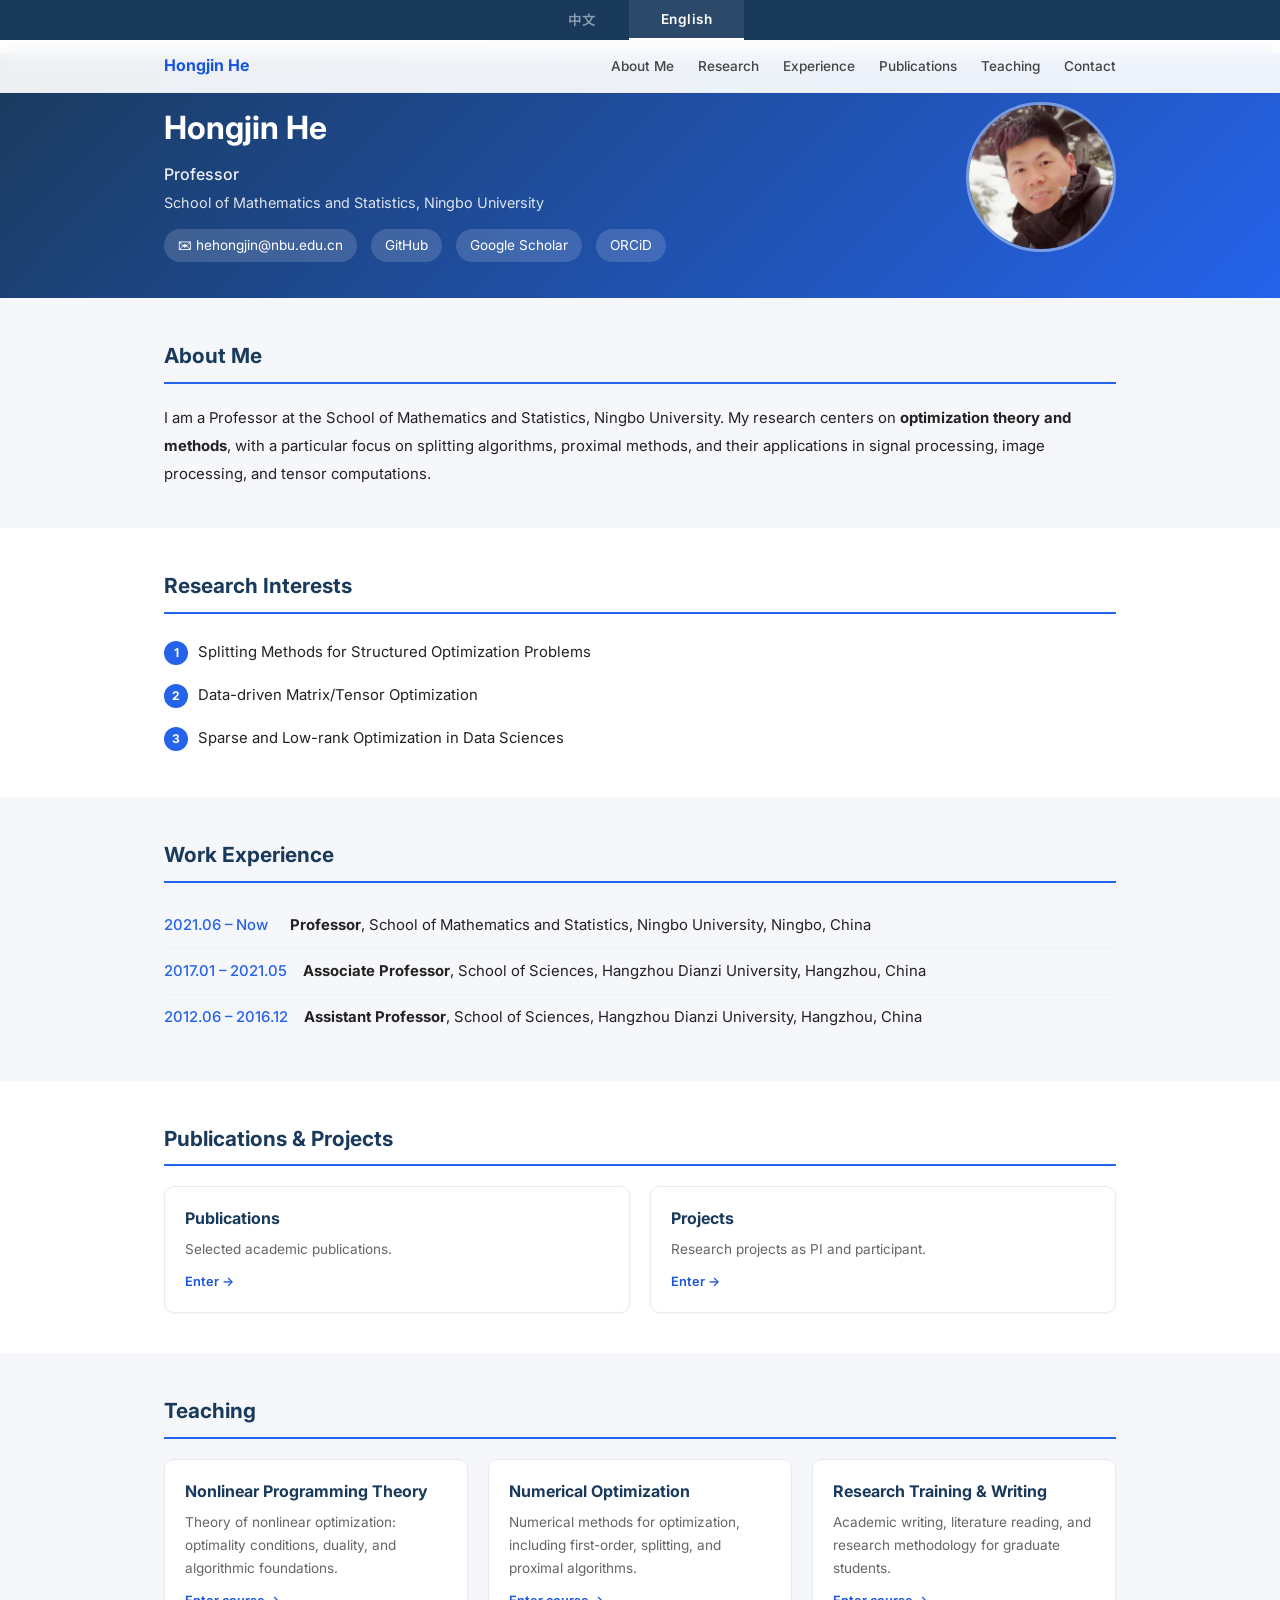
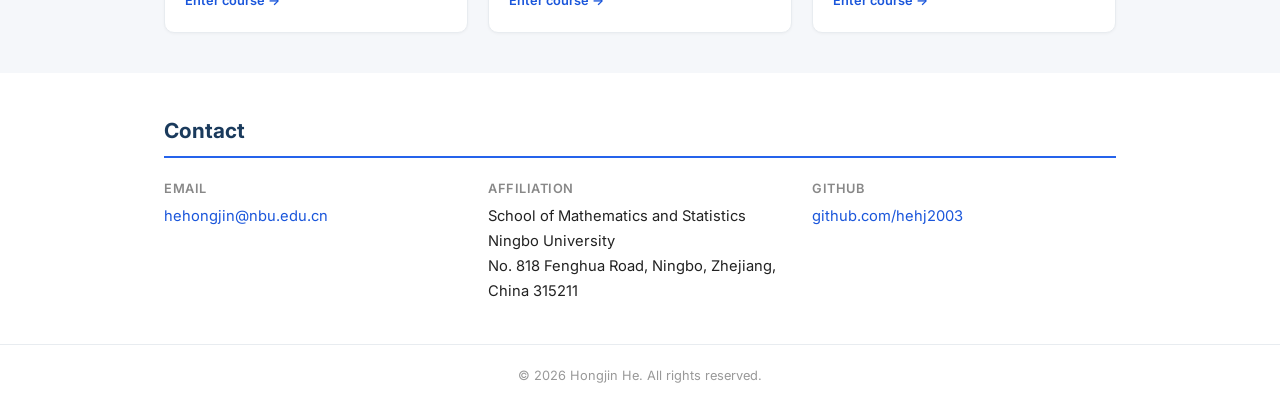
==== index.html @ d2a441a8 "Split research portal into papers & projects entry pages" ====
<!DOCTYPE html>
<html lang="zh-CN">
<head>
    <meta charset="UTF-8">
    <meta name="viewport" content="width=device-width, initial-scale=1.0">
    <title>何洪津 (Hongjin He) — Homepage</title>
    <meta name="description" content="Personal homepage of Hongjin He, Professor at Ningbo University">
    <link rel="preconnect" href="https://fonts.googleapis.com">
    <link href="https://fonts.googleapis.com/css2?family=Inter:wght@400;500;600;700&family=Noto+Sans+SC:wght@400;500;600;700&family=Noto+Serif+SC:wght@400;600&display=swap" rel="stylesheet">
    <style>
        /* ---- Reset & Base ---- */
        *, *::before, *::after { box-sizing: border-box; margin: 0; padding: 0; }
        html { scroll-behavior: smooth; }
        body {
            font-family: 'Inter', 'Noto Sans SC', -apple-system, BlinkMacSystemFont, sans-serif;
            color: #222;
            background: #f5f7fa;
            line-height: 1.7;
        }
        a { color: #1a56db; text-decoration: none; }
        a:hover { text-decoration: underline; }
        img { max-width: 100%; height: auto; }

        .container { max-width: 1000px; margin: 0 auto; padding: 0 24px; }

        /* ---- Language Toggle ---- */
        .lang-bar {
            position: fixed; top: 0; left: 0; right: 0; z-index: 200;
            background: #1a3a5c; display: flex; justify-content: center; gap: 0;
            height: 40px;
        }
        .lang-bar button {
            background: transparent; color: rgba(255,255,255,0.5); border: none;
            padding: 0 32px; font-size: 0.85rem; font-weight: 600; cursor: pointer;
            font-family: inherit; transition: all 0.25s; letter-spacing: 0.5px;
            border-bottom: 2px solid transparent;
        }
        .lang-bar button:hover { color: rgba(255,255,255,0.85); }
        .lang-bar button.active { color: #fff; border-bottom-color: #fff; background: rgba(255,255,255,0.08); }

        .lang-en, .lang-zh { display: none; }
        body.lang-active-en .lang-en { display: block; }
        body.lang-active-en .lang-en.flex { display: flex; }
        body.lang-active-zh .lang-zh { display: block; }
        body.lang-active-zh .lang-zh.flex { display: flex; }

        /* ---- Nav ---- */
        nav {
            position: sticky; top: 40px; z-index: 100;
            background: rgba(255,255,255,0.92);
            backdrop-filter: blur(10px);
            -webkit-backdrop-filter: blur(10px);
            border-bottom: 1px solid #e8ecf0;
        }
        nav .container {
            display: flex; justify-content: space-between; align-items: center;
            height: 52px;
        }
        nav .logo { font-weight: 700; font-size: 1rem; color: #1a56db; }
        nav ul { list-style: none; display: flex; gap: 24px; }
        nav ul li a {
            font-size: 0.85rem; font-weight: 500; color: #444;
            padding: 4px 0; transition: color 0.2s;
        }
        nav ul li a:hover { color: #1a56db; text-decoration: none; }
        .nav-toggle { display: none; background: none; border: none; font-size: 1.4rem; cursor: pointer; color: #444; }

        /* ---- Hero ---- */
        .hero {
            background: linear-gradient(135deg, #1a3a5c 0%, #2563eb 100%);
            color: #fff; padding: 48px 0 36px;
        }
        .hero .container { display: flex; align-items: center; gap: 36px; flex-wrap: wrap; }
        .hero-info { flex: 1; min-width: 280px; }
        .hero-info h1 { font-size: 2rem; font-weight: 700; margin-bottom: 2px; }
        .hero-info h1 small { font-size: 1.1rem; font-weight: 400; opacity: 0.85; margin-left: 8px; }
        .hero-info .title-line { font-size: 1rem; font-weight: 500; margin-top: 6px; opacity: 0.92; }
        .hero-info .affil-line { font-size: 0.9rem; margin-top: 2px; opacity: 0.85; }
        .hero-links { margin-top: 14px; display: flex; flex-wrap: wrap; gap: 8px 14px; }
        .hero-links a {
            color: #fff; font-size: 0.85rem; display: inline-flex; align-items: center; gap: 5px;
            background: rgba(255,255,255,0.15); padding: 5px 14px; border-radius: 20px;
            transition: background 0.2s;
        }
        .hero-links a:hover { background: rgba(255,255,255,0.28); text-decoration: none; }
        .hero-avatar { flex-shrink: 0; }
        .hero-avatar img {
            width: 150px; height: 150px; border-radius: 50%; object-fit: cover;
            border: 3px solid rgba(255,255,255,0.4);
        }

        /* ---- Sections ---- */
        section { padding: 40px 0; }
        section:nth-child(even) { background: #fff; }
        section:nth-child(odd) { background: #f5f7fa; }
        .section-title {
            font-size: 1.3rem; font-weight: 700; color: #1a3a5c;
            margin-bottom: 20px; padding-bottom: 8px;
            border-bottom: 2px solid #2563eb;
        }

        /* ---- About / 个人简介 ---- */
        .about-text { font-size: 0.93rem; line-height: 1.9; }

        /* ---- Items (experience) ---- */
        .item-list { list-style: none; }
        .item-list li {
            padding: 10px 0; border-bottom: 1px solid #eef1f5;
            display: flex; gap: 16px; font-size: 0.93rem;
        }
        .item-list li:last-child { border-bottom: none; }
        .item-date { flex-shrink: 0; color: #2563eb; font-weight: 500; min-width: 110px; }
        .item-content { flex: 1; }

        /* ---- Research Interests ---- */
        .interest-tags { display: flex; flex-direction: column; gap: 6px; margin-top: 8px; }
        .interest-tags .tag-item {
            padding: 6px 0; font-size: 0.93rem; line-height: 1.7;
        }
        .interest-tags .tag-num {
            display: inline-block; width: 24px; height: 24px; line-height: 24px;
            text-align: center; background: #2563eb; color: #fff;
            border-radius: 50%; font-size: 0.75rem; font-weight: 700; margin-right: 10px;
        }

        /* ---- Publications ---- */
        .pub-list { list-style: none; counter-reset: pub-counter; }
        .pub-list li {
            counter-increment: pub-counter;
            padding: 7px 0 7px 30px; position: relative;
            font-size: 0.9rem; line-height: 1.7;
            border-bottom: 1px solid #f0f2f5;
        }
        .pub-list li::before {
            content: "[" counter(pub-counter) "]";
            position: absolute; left: 0; color: #2563eb; font-weight: 600; font-size: 0.82rem;
        }
        .pub-list li .pub-title { font-weight: 600; }
        .pub-list li .pub-authors { color: #444; }
        .pub-list li .pub-authors b { color: #222; font-weight: 700; }
        .pub-list li .pub-journal { color: #666; font-style: italic; }
        .pub-list li .pub-links { display: inline-flex; gap: 6px; margin-left: 6px; }
        .pub-list li .pub-links a {
            font-size: 0.75rem; background: #e8edf5; padding: 1px 8px; border-radius: 10px;
            color: #1a56db;
        }
        .pub-list li .pub-links a:hover { background: #d0ddf0; text-decoration: none; }

        /* ---- Grants ---- */
        .grant-list { list-style: none; }
        .grant-list li {
            padding: 9px 0; border-bottom: 1px solid #eef1f5;
            font-size: 0.92rem; line-height: 1.7;
        }
        .grant-list li:last-child { border-bottom: none; }
        .grant-name { font-weight: 600; }
        .grant-source { color: #2563eb; font-weight: 500; }
        .grant-role { color: #555; }
        .grant-date { color: #888; font-size: 0.85rem; }
        .grant-num { color: #888; font-size: 0.85rem; }

        /* ---- Students ---- */
        .student-group { margin-top: 28px; }
        .student-group:first-child { margin-top: 0; }
        .student-group-title {
            font-size: 1.05rem; font-weight: 700; color: #1a3a5c;
            margin-bottom: 14px;
        }
        .student-empty { color: #bbb; font-style: normal; }
        .student-grid { display: flex; gap: 40px; }
        .student-grid .student-col { flex: 1; min-width: 0; }
        .student-grid .student-col h4 {
            font-size: 1rem; font-weight: 700; color: #2563eb;
            margin-bottom: 10px; padding-bottom: 4px;
            border-bottom: 1px dashed #d0d7e2;
        }
        .student-grid .student-col ul { list-style: none; }
        .student-grid .student-col li {
            padding: 6px 0; font-size: 0.9rem; line-height: 1.6;
            border-bottom: 1px solid #f3f5f8;
        }
        .student-grid .student-col li:last-child { border-bottom: none; }

        /* ---- Teaching ---- */
        .teaching-grid { display: flex; gap: 20px; flex-wrap: wrap; }
        .teaching-card {
            flex: 1; min-width: 220px; display: block;
            background: #fff; border: 1px solid #e8ecf0; border-radius: 10px;
            padding: 18px 20px; box-shadow: 0 1px 3px rgba(0,0,0,0.04);
            color: inherit; text-decoration: none;
            transition: border-color 0.2s, box-shadow 0.2s, transform 0.2s;
        }
        .teaching-card:hover {
            border-color: #1a56db; box-shadow: 0 4px 12px rgba(26,86,219,0.12);
            transform: translateY(-2px); text-decoration: none;
        }
        .teaching-card h4 { font-size: 1rem; font-weight: 700; color: #1a3a5c; margin-bottom: 6px; }
        .teaching-card .tc-desc { font-size: 0.85rem; color: #666; line-height: 1.7; }
        .teaching-card .tc-enter {
            display: inline-block; margin-top: 10px; font-size: 0.8rem;
            font-weight: 600; color: #1a56db;
        }
        .teaching-card:hover .tc-enter { text-decoration: underline; }

        /* ---- Contact ---- */
        .contact-grid { display: flex; flex-wrap: wrap; gap: 20px; }
        .contact-item { flex: 1; min-width: 200px; }
        .contact-item label { display: block; font-size: 0.8rem; font-weight: 600; color: #888; text-transform: uppercase; letter-spacing: 0.5px; margin-bottom: 4px; }
        .contact-item p { font-size: 0.92rem; }

        /* ---- Footer ---- */
        footer {
            text-align: center; padding: 20px 0;
            font-size: 0.8rem; color: #999;
            background: #fff; border-top: 1px solid #e8ecf0;
        }

        /* ---- Responsive ---- */
        @media (max-width: 700px) {
            nav ul { display: none; flex-direction: column; background: #fff; position: absolute; top: 52px; left: 0; right: 0; padding: 12px 24px; border-bottom: 1px solid #e8ecf0; gap: 0; }
            nav ul.open { display: flex; }
            nav ul li a { display: block; padding: 10px 0; border-bottom: 1px solid #f0f2f5; }
            .nav-toggle { display: block; }
            .hero { padding: 36px 0 28px; }
            .hero .container { flex-direction: column-reverse; text-align: center; }
            .hero-info h1 { font-size: 1.5rem; }
            .hero-links { justify-content: center; }
            .hero-avatar img { width: 110px; height: 110px; }
            .item-list li { flex-direction: column; gap: 4px; }
            .item-date { min-width: 0; }
            .pub-list li { padding-left: 26px; font-size: 0.86rem; }
            .lang-bar button { padding: 0 20px; font-size: 0.8rem; }
        }

        @media print {
            .lang-bar, nav { display: none; }
            .hero { background: #1a3a5c !important; -webkit-print-color-adjust: exact; print-color-adjust: exact; }
        }
    </style>
</head>
<body>

<!-- ======== Language Bar ======== -->
<div class="lang-bar">
    <button class="active" data-lang="zh" onclick="switchLang('zh')">中文</button>
    <button data-lang="en" onclick="switchLang('en')">English</button>
</div>

<script>
function switchLang(lang) {
    document.body.className = 'lang-active-' + lang;
    document.querySelectorAll('.lang-bar button').forEach(function(btn) {
        btn.classList.toggle('active', btn.dataset.lang === lang);
    });
}
// Default: English
switchLang('en');
</script>

<!-- ======== English Content ======== -->
<div class="lang-en">

<!-- EN Nav -->
<nav>
    <div class="container">
        <span class="logo">Hongjin He</span>
        <button class="nav-toggle" onclick="document.querySelector('nav ul').classList.toggle('open')" aria-label="Toggle menu">☰</button>
        <ul>
            <li><a href="#en-about">About Me</a></li>
            <li><a href="#en-research">Research</a></li>
            <li><a href="#en-experience">Experience</a></li>
            <li><a href="#en-research-portal">Publications</a></li>
            <li><a href="#en-teaching">Teaching</a></li>
            <li><a href="#en-contact">Contact</a></li>
        </ul>
    </div>
</nav>

<!-- EN Hero -->
<header class="hero">
    <div class="container">
        <div class="hero-info">
            <h1>Hongjin He</h1>
            <p class="title-line">Professor</p>
            <p class="affil-line">School of Mathematics and Statistics, Ningbo University</p>
            <div class="hero-links">
                <a href="mailto:hehongjin@nbu.edu.cn">✉ hehongjin@nbu.edu.cn</a>
                <a href="https://github.com/hehj2003" target="_blank">GitHub</a>
                <a href="https://scholar.google.com/citations?user=ZBKcU8sAAAAJ" target="_blank">Google Scholar</a>
                <a href="https://orcid.org/0000-0001-7672-4943" target="_blank">ORCiD</a>
            </div>
        </div>
        <div class="hero-avatar">
            <img src="CV-Overleaf-2024/HJ.png" alt="Hongjin He">
        </div>
    </div>
</header>

<!-- EN About Me -->
<section id="en-about">
    <div class="container">
        <h2 class="section-title">About Me</h2>
        <div class="about-text">
            <p>I am a Professor at the School of Mathematics and Statistics, Ningbo University. My research centers on <strong>optimization theory and methods</strong>, with a particular focus on splitting algorithms, proximal methods, and their applications in signal processing, image processing, and tensor computations.</p>
        </div>
    </div>
</section>

<!-- EN Research Interests -->
<section id="en-research">
    <div class="container">
        <h2 class="section-title">Research Interests</h2>
        <div class="interest-tags">
            <div class="tag-item"><span class="tag-num">1</span>Splitting Methods for Structured Optimization Problems</div>
            <div class="tag-item"><span class="tag-num">2</span>Data-driven Matrix/Tensor Optimization</div>
            <div class="tag-item"><span class="tag-num">3</span>Sparse and Low-rank Optimization in Data Sciences</div>
        </div>
    </div>
</section>

<!-- EN Work Experience -->
<section id="en-experience">
    <div class="container">
        <h2 class="section-title">Work Experience</h2>
        <ul class="item-list">
            <li>
                <span class="item-date">2021.06 – Now</span>
                <span class="item-content"><strong>Professor</strong>, School of Mathematics and Statistics, Ningbo University, Ningbo, China</span>
            </li>
            <li>
                <span class="item-date">2017.01 – 2021.05</span>
                <span class="item-content"><strong>Associate Professor</strong>, School of Sciences, Hangzhou Dianzi University, Hangzhou, China</span>
            </li>
            <li>
                <span class="item-date">2012.06 – 2016.12</span>
                <span class="item-content"><strong>Assistant Professor</strong>, School of Sciences, Hangzhou Dianzi University, Hangzhou, China</span>
            </li>
        </ul>
    </div>
</section>

<!-- EN Selected Publications -->
<section id="en-research-portal">
    <div class="container">
        <h2 class="section-title">Publications &amp; Projects</h2>
        <div class="teaching-grid">
            <a class="teaching-card" href="research-papers.html">
                <h4>Publications</h4>
                <p class="tc-desc">Selected academic publications.</p>
                <span class="tc-enter">Enter &rarr;</span>
            </a>
            <a class="teaching-card" href="research-projects.html">
                <h4>Projects</h4>
                <p class="tc-desc">Research projects as PI and participant.</p>
                <span class="tc-enter">Enter &rarr;</span>
            </a>
        </div>
    </div>
</section>

<!-- EN Teaching -->
<section id="en-teaching">
    <div class="container">
        <h2 class="section-title">Teaching</h2>
        <div class="teaching-grid">
            <a class="teaching-card" href="courses/nonlinear-programming.html">
                <h4>Nonlinear Programming Theory</h4>
                <p class="tc-desc">Theory of nonlinear optimization: optimality conditions, duality, and algorithmic foundations.</p>
                <span class="tc-enter">Enter course →</span>
            </a>
            <a class="teaching-card" href="courses/numerical-optimization.html">
                <h4>Numerical Optimization</h4>
                <p class="tc-desc">Numerical methods for optimization, including first-order, splitting, and proximal algorithms.</p>
                <span class="tc-enter">Enter course →</span>
            </a>
            <a class="teaching-card" href="courses/research-training.html">
                <h4>Research Training &amp; Writing</h4>
                <p class="tc-desc">Academic writing, literature reading, and research methodology for graduate students.</p>
                <span class="tc-enter">Enter course →</span>
            </a>
        </div>
    </div>
</section>

<!-- EN Contact -->
<section id="en-contact">
    <div class="container">
        <h2 class="section-title">Contact</h2>
        <div class="contact-grid">
            <div class="contact-item">
                <label>Email</label>
                <p><a href="mailto:hehongjin@nbu.edu.cn">hehongjin@nbu.edu.cn</a></p>
            </div>
            <div class="contact-item">
                <label>Affiliation</label>
                <p>School of Mathematics and Statistics<br>Ningbo University<br>No. 818 Fenghua Road, Ningbo, Zhejiang, China 315211</p>
            </div>
            <div class="contact-item">
                <label>GitHub</label>
                <p><a href="https://github.com/hehj2003" target="_blank">github.com/hehj2003</a></p>
            </div>
        </div>
    </div>
</section>

<footer>
    <div class="container">
        <p>&copy; 2026 Hongjin He. All rights reserved.</p>
    </div>
</footer>

</div><!-- end .lang-en -->

<!-- ======== Chinese Content ======== -->
<div class="lang-zh">

<!-- CN Nav -->
<nav>
    <div class="container">
        <span class="logo">何洪津</span>
        <button class="nav-toggle" onclick="document.querySelector('nav ul').classList.toggle('open')" aria-label="Toggle menu">☰</button>
        <ul>
            <li><a href="#cn-about">个人简介</a></li>
            <li><a href="#cn-research">研究兴趣</a></li>
            <li><a href="#cn-experience">工作经历</a></li>
            <li><a href="#cn-research-portal">科研</a></li>
            <li><a href="#cn-students">学生培养</a></li>
            <li><a href="#cn-teaching">教学</a></li>
            <li><a href="#cn-contact">联系方式</a></li>
        </ul>
    </div>
</nav>

<!-- CN Hero -->
<header class="hero">
    <div class="container">
        <div class="hero-info">
            <h1>何洪津 <small>Hongjin He</small></h1>
            <p class="title-line">教授 / 博士生导师</p>
            <p class="affil-line">宁波大学数学与统计学院</p>
            <div class="hero-links">
                <a href="mailto:hehongjin@nbu.edu.cn">✉ hehongjin@nbu.edu.cn</a>
                <a href="https://github.com/hehj2003" target="_blank">GitHub</a>
                <a href="https://scholar.google.com/citations?user=ZBKcU8sAAAAJ" target="_blank">Google Scholar</a>
                <a href="https://orcid.org/0000-0001-7672-4943" target="_blank">ORCiD</a>
            </div>
        </div>
        <div class="hero-avatar">
            <img src="CV-Overleaf-2024/HJ.png" alt="何洪津">
        </div>
    </div>
</header>

<!-- CN 个人简介 -->
<section id="cn-about">
    <div class="container">
        <h2 class="section-title">个人简介</h2>
        <div class="about-text">
            <p>何洪津，男，生于1984年8月，籍贯湖南郴州，宁波大学数学与统计学院教授、博士生导师，担任中国运筹学会数学规划分会青年理事、中国运筹学会算法软件与应用分会理事、中国优选法统筹法与经济数学研究会-经济数学与管理数学分会常务理事。2012年6月博士毕业于南京师范大学计算数学专业。曾受邀访问澳大利亚科廷大学、香港理工大学、香港浸会大学、台湾中山大学、台湾高雄医学大学。</p>
            <p style="margin-top:8px;">主要研究兴趣为结构型优化、变分不等式和（张量特征值）互补问题及其在信号/图像处理、统计学习、交通管理、机器学习等领域中的应用。研究成果发表在Numerische Mathematik, Inverse Problems, Journal of Scientific Computing, Advances in Computational Mathematics, Journal of Optimization Theory and Applications, Computational Optimization and Applications 等国际权威期刊，已发表学术论文80余篇（SCI期刊论文70余篇）。</p>
            <p style="margin-top:8px;">已主持完成国家自然科学基金面上项目、青年基金项目、浙江省自然科学基金一般探索（面上）项目共4项，现正主持国家自然科学基金面上项目1项、浙江省自然科学基金重点项目1项、宁波市自然科学基金重点项目1项，参与完成浙江省自然科学基金重大、重点项目，国家自然科学基金面上项目共5项。</p>
            <p style="margin-top:8px;">2017年10月入选"浙江省高校中青年学科带头人"培养对象，2017年12月入选杭州电子科技大学首届"优秀骨干教师支持计划"，2025年入选浙江省高层次人才特支计划青年人才，2026年入选宁波市领军与拔尖人才（第一层次）。担任美国数学会《数学评论》评论员，多个优化和计算数学类学术期刊的审稿人。</p>
        </div>
    </div>
</section>

<!-- CN 研究兴趣 -->
<section id="cn-research">
    <div class="container">
        <h2 class="section-title">研究兴趣</h2>
        <div class="interest-tags">
            <div class="tag-item"><span class="tag-num">1</span>结构型优化问题的分裂算法</div>
            <div class="tag-item"><span class="tag-num">2</span>数据驱动的矩阵/张量优化</div>
            <div class="tag-item"><span class="tag-num">3</span>数据科学中的稀疏与低秩优化</div>
        </div>
    </div>
</section>

<!-- CN 工作经历 -->
<section id="cn-experience">
    <div class="container">
        <h2 class="section-title">工作经历</h2>
        <ul class="item-list">
            <li>
                <span class="item-date">2021.06 – 至今</span>
                <span class="item-content"><strong>教授</strong>，宁波大学数学与统计学院，中国·宁波</span>
            </li>
            <li>
                <span class="item-date">2017.01 – 2021.05</span>
                <span class="item-content"><strong>副教授</strong>，杭州电子科技大学理学院，中国·杭州</span>
            </li>
            <li>
                <span class="item-date">2012.06 – 2016.12</span>
                <span class="item-content"><strong>讲师</strong>，杭州电子科技大学理学院，中国·杭州</span>
            </li>
        </ul>
    </div>
</section>

<!-- CN 论文发表 -->
<section id="cn-research-portal">
    <div class="container">
        <h2 class="section-title">科研</h2>
        <div class="teaching-grid">
            <a class="teaching-card" href="research-papers.html">
                <h4>科研论文</h4>
                <p class="tc-desc">已发表学术论文列表。</p>
                <span class="tc-enter">进入 &rarr;</span>
            </a>
            <a class="teaching-card" href="research-projects.html">
                <h4>科研项目</h4>
                <p class="tc-desc">主持与参与的科研项目。</p>
                <span class="tc-enter">进入 &rarr;</span>
            </a>
        </div>
    </div>
</section>



<!-- CN 学生培养 -->
<section id="cn-students">
    <div class="container">
        <h2 class="section-title">学生培养</h2>

        <div id="students-container"></div>
    </div>
</section>

<!-- CN 教学 -->
<section id="cn-teaching">
    <div class="container">
        <h2 class="section-title">教学</h2>
        <div class="teaching-grid">
            <a class="teaching-card" href="courses/nonlinear-programming.html">
                <h4>非线性规划理论</h4>
                <p class="tc-desc">系统讲授非线性优化的最优性条件、对偶理论与算法基础。</p>
                <span class="tc-enter">进入课程 →</span>
            </a>
            <a class="teaching-card" href="courses/numerical-optimization.html">
                <h4>数值优化</h4>
                <p class="tc-desc">优化问题的数值方法，涵盖一阶、分裂与邻近点类算法。</p>
                <span class="tc-enter">进入课程 →</span>
            </a>
            <a class="teaching-card" href="courses/research-training.html">
                <h4>科研训练与写作</h4>
                <p class="tc-desc">面向研究生的学术写作、文献阅读与科研方法训练。</p>
                <span class="tc-enter">进入课程 →</span>
            </a>
        </div>
    </div>
</section>

<!-- CN 联系方式 -->
<section id="cn-contact">
    <div class="container">
        <h2 class="section-title">联系方式</h2>
        <div class="contact-grid">
            <div class="contact-item">
                <label>邮箱</label>
                <p><a href="mailto:hehongjin@nbu.edu.cn">hehongjin@nbu.edu.cn</a></p>
            </div>
            <div class="contact-item">
                <label>地址</label>
                <p>浙江省宁波市风华路818号<br>宁波大学数学与统计学院包玉书楼306-2室</p>
            </div>
            <div class="contact-item">
                <label>GitHub</label>
                <p><a href="https://github.com/hehj2003" target="_blank">github.com/hehj2003</a></p>
            </div>
        </div>
    </div>
</section>

<footer>
    <div class="container">
        <p>&copy; 2026 何洪津. All rights reserved.</p>
    </div>
</footer>

</div><!-- end .lang-zh -->

<script src="site-data.js"></script>
<script>
(function renderStudents() {
    var data = window.STUDENT_DATA;
    var container = document.getElementById('students-container');
    if (!data || !container) return;
    var colLabels = { phd: '博士生', master: '硕士生', undergrad: '本科生' };
    var groups = [
        { key: 'current', title: '在读学生' },
        { key: 'graduated', title: '已毕业学生' }
    ];
    function colHtml(items) {
        if (!items || !items.length) return '<li><em class="student-empty">暂无</em></li>';
        return items.map(function (s) {
            return '<li><strong>' + s.name + '</strong>（' + s.year + '）</li>';
        }).join('');
    }
    var html = groups.map(function (g) {
        var cols = ['phd', 'master', 'undergrad'].map(function (k) {
            var items = (data[g.key] && data[g.key][k]) || [];
            return '<div class="student-col"><h4>' + colLabels[k] + '</h4><ul>' + colHtml(items) + '</ul></div>';
        }).join('');
        return '<div class="student-group"><h3 class="student-group-title">' + g.title + '</h3><div class="student-grid">' + cols + '</div></div>';
    }).join('');
    container.innerHTML = html;
})();
</script>

</body>
</html>
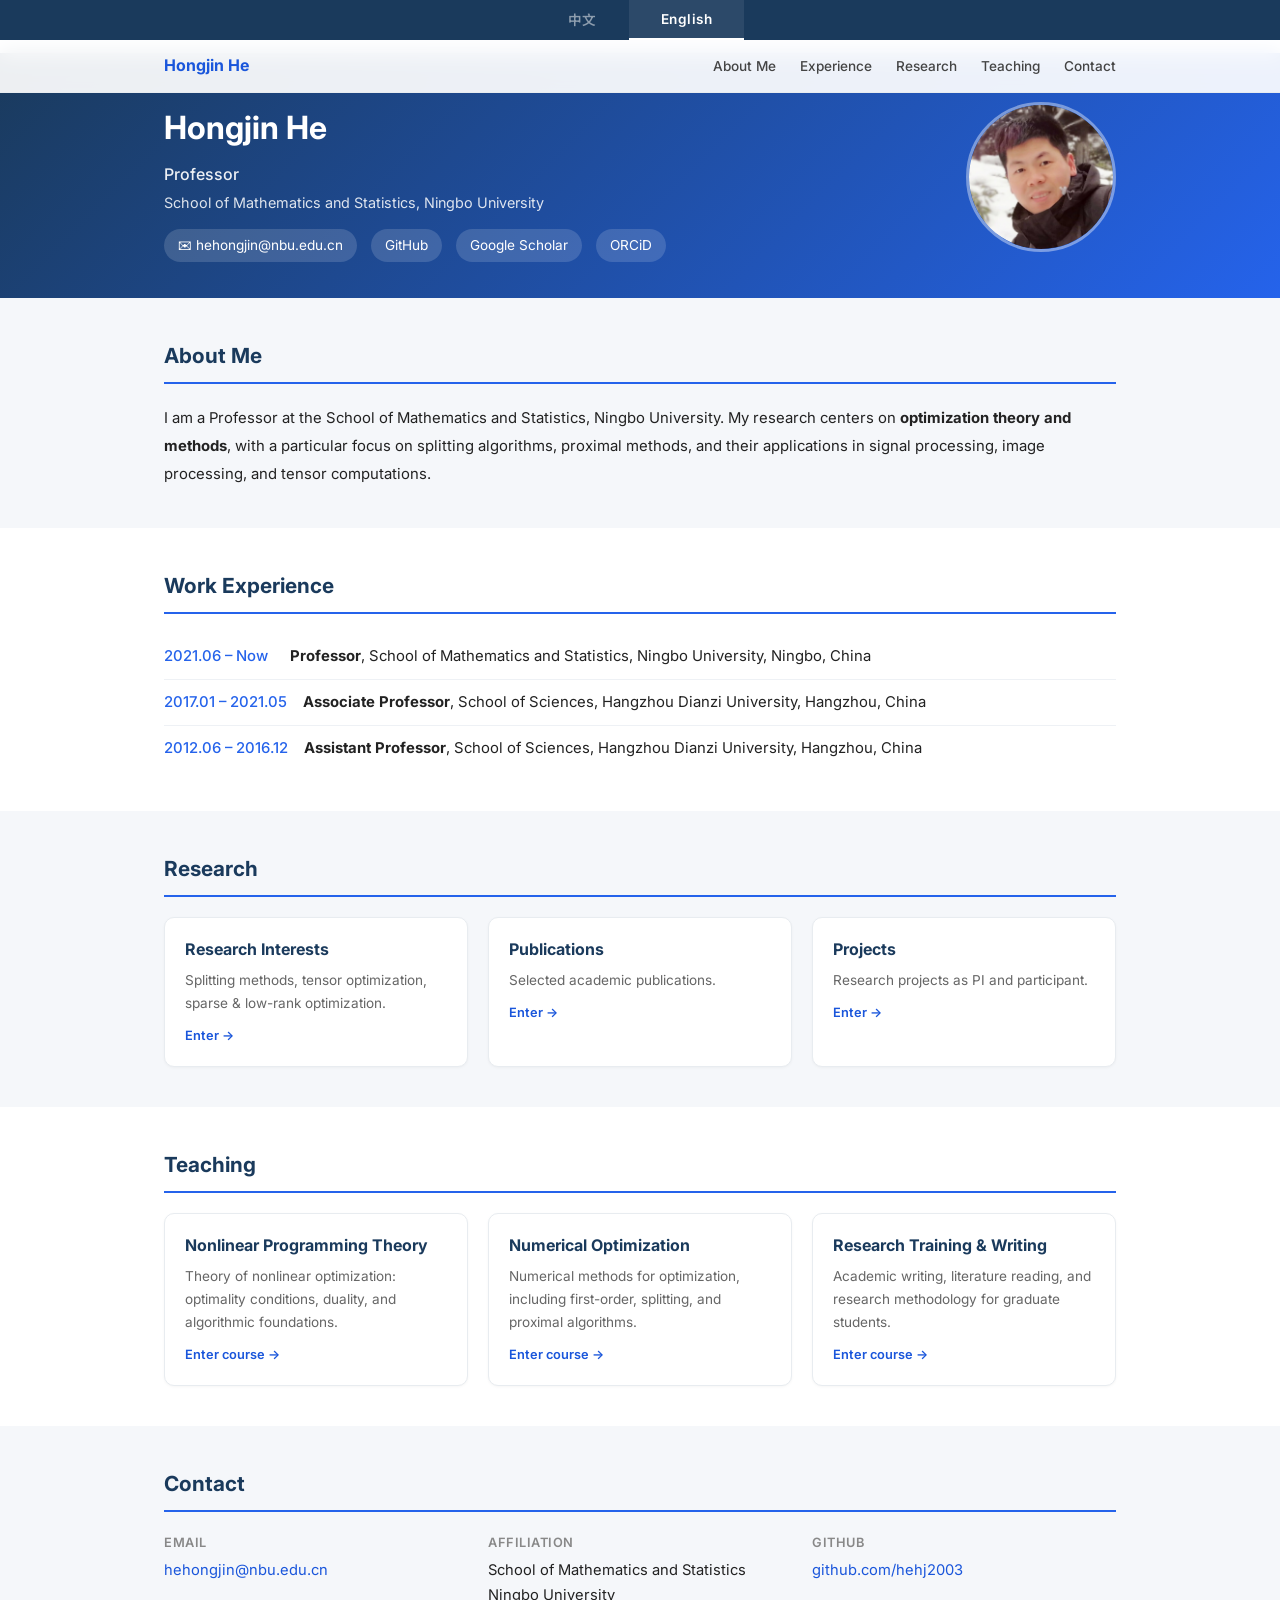
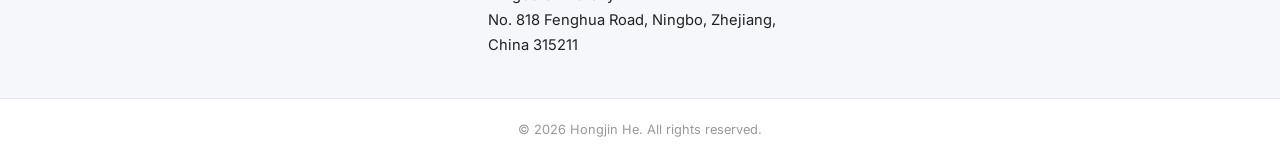
==== commit 9fb4e231: "Merge research interests into research portal as first card" ====
--- a/index.html
+++ b/index.html
@@ -267,9 +267,8 @@
         <button class="nav-toggle" onclick="document.querySelector('nav ul').classList.toggle('open')" aria-label="Toggle menu">☰</button>
         <ul>
             <li><a href="#en-about">About Me</a></li>
-            <li><a href="#en-research">Research</a></li>
             <li><a href="#en-experience">Experience</a></li>
-            <li><a href="#en-research-portal">Publications</a></li>
+            <li><a href="#en-research-portal">Research</a></li>
             <li><a href="#en-teaching">Teaching</a></li>
             <li><a href="#en-contact">Contact</a></li>
         </ul>
@@ -302,18 +301,6 @@
         <h2 class="section-title">About Me</h2>
         <div class="about-text">
             <p>I am a Professor at the School of Mathematics and Statistics, Ningbo University. My research centers on <strong>optimization theory and methods</strong>, with a particular focus on splitting algorithms, proximal methods, and their applications in signal processing, image processing, and tensor computations.</p>
-        </div>
-    </div>
-</section>
-
-<!-- EN Research Interests -->
-<section id="en-research">
-    <div class="container">
-        <h2 class="section-title">Research Interests</h2>
-        <div class="interest-tags">
-            <div class="tag-item"><span class="tag-num">1</span>Splitting Methods for Structured Optimization Problems</div>
-            <div class="tag-item"><span class="tag-num">2</span>Data-driven Matrix/Tensor Optimization</div>
-            <div class="tag-item"><span class="tag-num">3</span>Sparse and Low-rank Optimization in Data Sciences</div>
         </div>
     </div>
 </section>
@@ -342,8 +329,13 @@
 <!-- EN Selected Publications -->
 <section id="en-research-portal">
     <div class="container">
-        <h2 class="section-title">Publications &amp; Projects</h2>
+        <h2 class="section-title">Research</h2>
         <div class="teaching-grid">
+            <a class="teaching-card" href="research-interests.html">
+                <h4>Research Interests</h4>
+                <p class="tc-desc">Splitting methods, tensor optimization, sparse &amp; low-rank optimization.</p>
+                <span class="tc-enter">Enter &rarr;</span>
+            </a>
             <a class="teaching-card" href="research-papers.html">
                 <h4>Publications</h4>
                 <p class="tc-desc">Selected academic publications.</p>
@@ -421,7 +413,6 @@
         <button class="nav-toggle" onclick="document.querySelector('nav ul').classList.toggle('open')" aria-label="Toggle menu">☰</button>
         <ul>
             <li><a href="#cn-about">个人简介</a></li>
-            <li><a href="#cn-research">研究兴趣</a></li>
             <li><a href="#cn-experience">工作经历</a></li>
             <li><a href="#cn-research-portal">科研</a></li>
             <li><a href="#cn-students">学生培养</a></li>
@@ -460,18 +451,6 @@
             <p style="margin-top:8px;">主要研究兴趣为结构型优化、变分不等式和（张量特征值）互补问题及其在信号/图像处理、统计学习、交通管理、机器学习等领域中的应用。研究成果发表在Numerische Mathematik, Inverse Problems, Journal of Scientific Computing, Advances in Computational Mathematics, Journal of Optimization Theory and Applications, Computational Optimization and Applications 等国际权威期刊，已发表学术论文80余篇（SCI期刊论文70余篇）。</p>
             <p style="margin-top:8px;">已主持完成国家自然科学基金面上项目、青年基金项目、浙江省自然科学基金一般探索（面上）项目共4项，现正主持国家自然科学基金面上项目1项、浙江省自然科学基金重点项目1项、宁波市自然科学基金重点项目1项，参与完成浙江省自然科学基金重大、重点项目，国家自然科学基金面上项目共5项。</p>
             <p style="margin-top:8px;">2017年10月入选"浙江省高校中青年学科带头人"培养对象，2017年12月入选杭州电子科技大学首届"优秀骨干教师支持计划"，2025年入选浙江省高层次人才特支计划青年人才，2026年入选宁波市领军与拔尖人才（第一层次）。担任美国数学会《数学评论》评论员，多个优化和计算数学类学术期刊的审稿人。</p>
-        </div>
-    </div>
-</section>
-
-<!-- CN 研究兴趣 -->
-<section id="cn-research">
-    <div class="container">
-        <h2 class="section-title">研究兴趣</h2>
-        <div class="interest-tags">
-            <div class="tag-item"><span class="tag-num">1</span>结构型优化问题的分裂算法</div>
-            <div class="tag-item"><span class="tag-num">2</span>数据驱动的矩阵/张量优化</div>
-            <div class="tag-item"><span class="tag-num">3</span>数据科学中的稀疏与低秩优化</div>
         </div>
     </div>
 </section>
@@ -502,6 +481,11 @@
     <div class="container">
         <h2 class="section-title">科研</h2>
         <div class="teaching-grid">
+            <a class="teaching-card" href="research-interests.html">
+                <h4>研究兴趣</h4>
+                <p class="tc-desc">结构型优化、张量优化、稀疏与低秩优化。</p>
+                <span class="tc-enter">进入 &rarr;</span>
+            </a>
             <a class="teaching-card" href="research-papers.html">
                 <h4>科研论文</h4>
                 <p class="tc-desc">已发表学术论文列表。</p>
@@ -523,7 +507,18 @@
     <div class="container">
         <h2 class="section-title">学生培养</h2>
 
-        <div id="students-container"></div>
+        <div class="teaching-grid">
+            <a class="teaching-card" href="students-current.html">
+                <h4>在读学生</h4>
+                <p class="tc-desc">博士生、硕士生、本科生。</p>
+                <span class="tc-enter">进入 &rarr;</span>
+            </a>
+            <a class="teaching-card" href="students-graduated.html">
+                <h4>已毕业学生</h4>
+                <p class="tc-desc">博士生、硕士生、本科生。</p>
+                <span class="tc-enter">进入 &rarr;</span>
+            </a>
+        </div>
     </div>
 </section>
 
@@ -580,33 +575,5 @@
 
 </div><!-- end .lang-zh -->
 
-<script src="site-data.js"></script>
-<script>
-(function renderStudents() {
-    var data = window.STUDENT_DATA;
-    var container = document.getElementById('students-container');
-    if (!data || !container) return;
-    var colLabels = { phd: '博士生', master: '硕士生', undergrad: '本科生' };
-    var groups = [
-        { key: 'current', title: '在读学生' },
-        { key: 'graduated', title: '已毕业学生' }
-    ];
-    function colHtml(items) {
-        if (!items || !items.length) return '<li><em class="student-empty">暂无</em></li>';
-        return items.map(function (s) {
-            return '<li><strong>' + s.name + '</strong>（' + s.year + '）</li>';
-        }).join('');
-    }
-    var html = groups.map(function (g) {
-        var cols = ['phd', 'master', 'undergrad'].map(function (k) {
-            var items = (data[g.key] && data[g.key][k]) || [];
-            return '<div class="student-col"><h4>' + colLabels[k] + '</h4><ul>' + colHtml(items) + '</ul></div>';
-        }).join('');
-        return '<div class="student-group"><h3 class="student-group-title">' + g.title + '</h3><div class="student-grid">' + cols + '</div></div>';
-    }).join('');
-    container.innerHTML = html;
-})();
-</script>
-
 </body>
 </html>
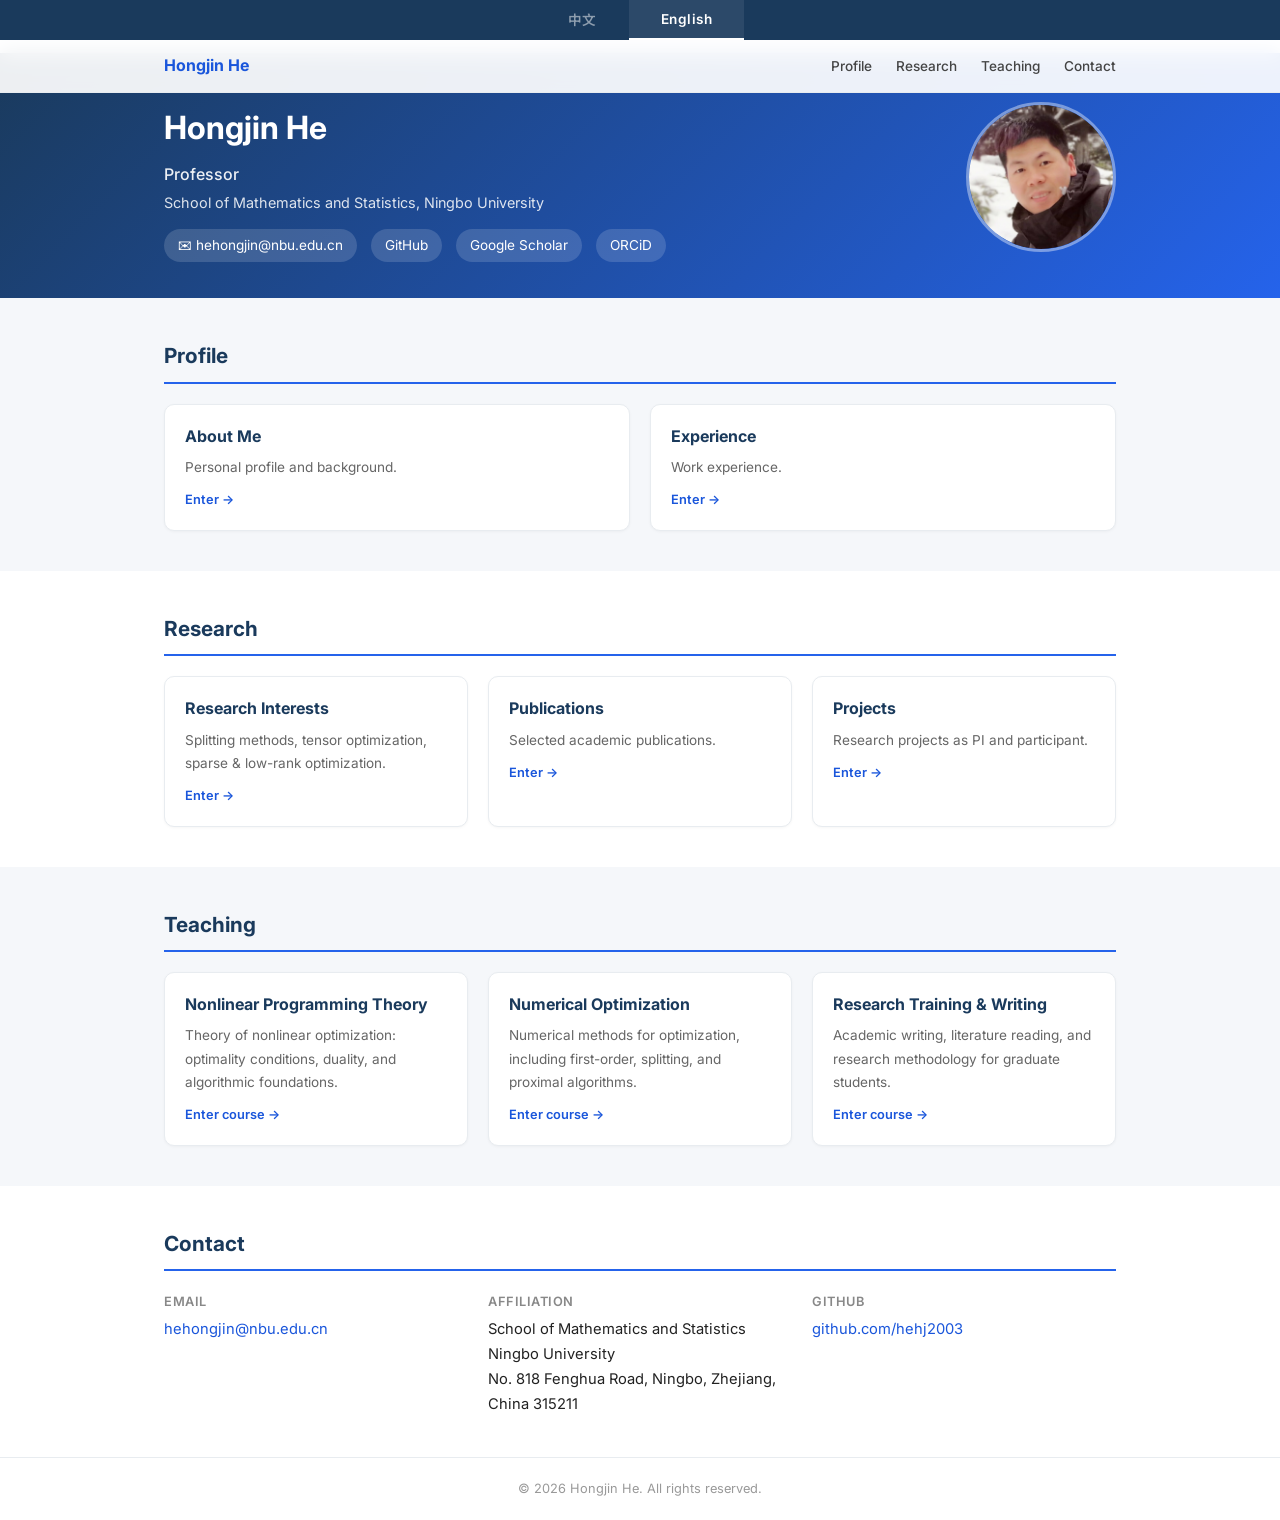
==== commit 49b3f25a: "Merge about & experience into Profile portal" ====
--- a/index.html
+++ b/index.html
@@ -266,8 +266,7 @@
         <span class="logo">Hongjin He</span>
         <button class="nav-toggle" onclick="document.querySelector('nav ul').classList.toggle('open')" aria-label="Toggle menu">☰</button>
         <ul>
-            <li><a href="#en-about">About Me</a></li>
-            <li><a href="#en-experience">Experience</a></li>
+            <li><a href="#en-profile">Profile</a></li>
             <li><a href="#en-research-portal">Research</a></li>
             <li><a href="#en-teaching">Teaching</a></li>
             <li><a href="#en-contact">Contact</a></li>
@@ -295,34 +294,22 @@
     </div>
 </header>
 
-<!-- EN About Me -->
-<section id="en-about">
-    <div class="container">
-        <h2 class="section-title">About Me</h2>
-        <div class="about-text">
-            <p>I am a Professor at the School of Mathematics and Statistics, Ningbo University. My research centers on <strong>optimization theory and methods</strong>, with a particular focus on splitting algorithms, proximal methods, and their applications in signal processing, image processing, and tensor computations.</p>
-        </div>
-    </div>
-</section>
-
-<!-- EN Work Experience -->
-<section id="en-experience">
-    <div class="container">
-        <h2 class="section-title">Work Experience</h2>
-        <ul class="item-list">
-            <li>
-                <span class="item-date">2021.06 – Now</span>
-                <span class="item-content"><strong>Professor</strong>, School of Mathematics and Statistics, Ningbo University, Ningbo, China</span>
-            </li>
-            <li>
-                <span class="item-date">2017.01 – 2021.05</span>
-                <span class="item-content"><strong>Associate Professor</strong>, School of Sciences, Hangzhou Dianzi University, Hangzhou, China</span>
-            </li>
-            <li>
-                <span class="item-date">2012.06 – 2016.12</span>
-                <span class="item-content"><strong>Assistant Professor</strong>, School of Sciences, Hangzhou Dianzi University, Hangzhou, China</span>
-            </li>
-        </ul>
+<!-- EN Profile -->
+<section id="en-profile">
+    <div class="container">
+        <h2 class="section-title">Profile</h2>
+        <div class="teaching-grid">
+            <a class="teaching-card" href="about.html">
+                <h4>About Me</h4>
+                <p class="tc-desc">Personal profile and background.</p>
+                <span class="tc-enter">Enter &rarr;</span>
+            </a>
+            <a class="teaching-card" href="experience.html">
+                <h4>Experience</h4>
+                <p class="tc-desc">Work experience.</p>
+                <span class="tc-enter">Enter &rarr;</span>
+            </a>
+        </div>
     </div>
 </section>
 
@@ -412,8 +399,7 @@
         <span class="logo">何洪津</span>
         <button class="nav-toggle" onclick="document.querySelector('nav ul').classList.toggle('open')" aria-label="Toggle menu">☰</button>
         <ul>
-            <li><a href="#cn-about">个人简介</a></li>
-            <li><a href="#cn-experience">工作经历</a></li>
+            <li><a href="#cn-profile">基本情况</a></li>
             <li><a href="#cn-research-portal">科研</a></li>
             <li><a href="#cn-students">学生培养</a></li>
             <li><a href="#cn-teaching">教学</a></li>
@@ -442,37 +428,22 @@
     </div>
 </header>
 
-<!-- CN 个人简介 -->
-<section id="cn-about">
-    <div class="container">
-        <h2 class="section-title">个人简介</h2>
-        <div class="about-text">
-            <p>何洪津，男，生于1984年8月，籍贯湖南郴州，宁波大学数学与统计学院教授、博士生导师，担任中国运筹学会数学规划分会青年理事、中国运筹学会算法软件与应用分会理事、中国优选法统筹法与经济数学研究会-经济数学与管理数学分会常务理事。2012年6月博士毕业于南京师范大学计算数学专业。曾受邀访问澳大利亚科廷大学、香港理工大学、香港浸会大学、台湾中山大学、台湾高雄医学大学。</p>
-            <p style="margin-top:8px;">主要研究兴趣为结构型优化、变分不等式和（张量特征值）互补问题及其在信号/图像处理、统计学习、交通管理、机器学习等领域中的应用。研究成果发表在Numerische Mathematik, Inverse Problems, Journal of Scientific Computing, Advances in Computational Mathematics, Journal of Optimization Theory and Applications, Computational Optimization and Applications 等国际权威期刊，已发表学术论文80余篇（SCI期刊论文70余篇）。</p>
-            <p style="margin-top:8px;">已主持完成国家自然科学基金面上项目、青年基金项目、浙江省自然科学基金一般探索（面上）项目共4项，现正主持国家自然科学基金面上项目1项、浙江省自然科学基金重点项目1项、宁波市自然科学基金重点项目1项，参与完成浙江省自然科学基金重大、重点项目，国家自然科学基金面上项目共5项。</p>
-            <p style="margin-top:8px;">2017年10月入选"浙江省高校中青年学科带头人"培养对象，2017年12月入选杭州电子科技大学首届"优秀骨干教师支持计划"，2025年入选浙江省高层次人才特支计划青年人才，2026年入选宁波市领军与拔尖人才（第一层次）。担任美国数学会《数学评论》评论员，多个优化和计算数学类学术期刊的审稿人。</p>
-        </div>
-    </div>
-</section>
-
-<!-- CN 工作经历 -->
-<section id="cn-experience">
-    <div class="container">
-        <h2 class="section-title">工作经历</h2>
-        <ul class="item-list">
-            <li>
-                <span class="item-date">2021.06 – 至今</span>
-                <span class="item-content"><strong>教授</strong>，宁波大学数学与统计学院，中国·宁波</span>
-            </li>
-            <li>
-                <span class="item-date">2017.01 – 2021.05</span>
-                <span class="item-content"><strong>副教授</strong>，杭州电子科技大学理学院，中国·杭州</span>
-            </li>
-            <li>
-                <span class="item-date">2012.06 – 2016.12</span>
-                <span class="item-content"><strong>讲师</strong>，杭州电子科技大学理学院，中国·杭州</span>
-            </li>
-        </ul>
+<!-- CN 基本情况 -->
+<section id="cn-profile">
+    <div class="container">
+        <h2 class="section-title">基本情况</h2>
+        <div class="teaching-grid">
+            <a class="teaching-card" href="about.html">
+                <h4>个人简介</h4>
+                <p class="tc-desc">个人履历与基本情况。</p>
+                <span class="tc-enter">进入 &rarr;</span>
+            </a>
+            <a class="teaching-card" href="experience.html">
+                <h4>工作经历</h4>
+                <p class="tc-desc">工作经历。</p>
+                <span class="tc-enter">进入 &rarr;</span>
+            </a>
+        </div>
     </div>
 </section>
 
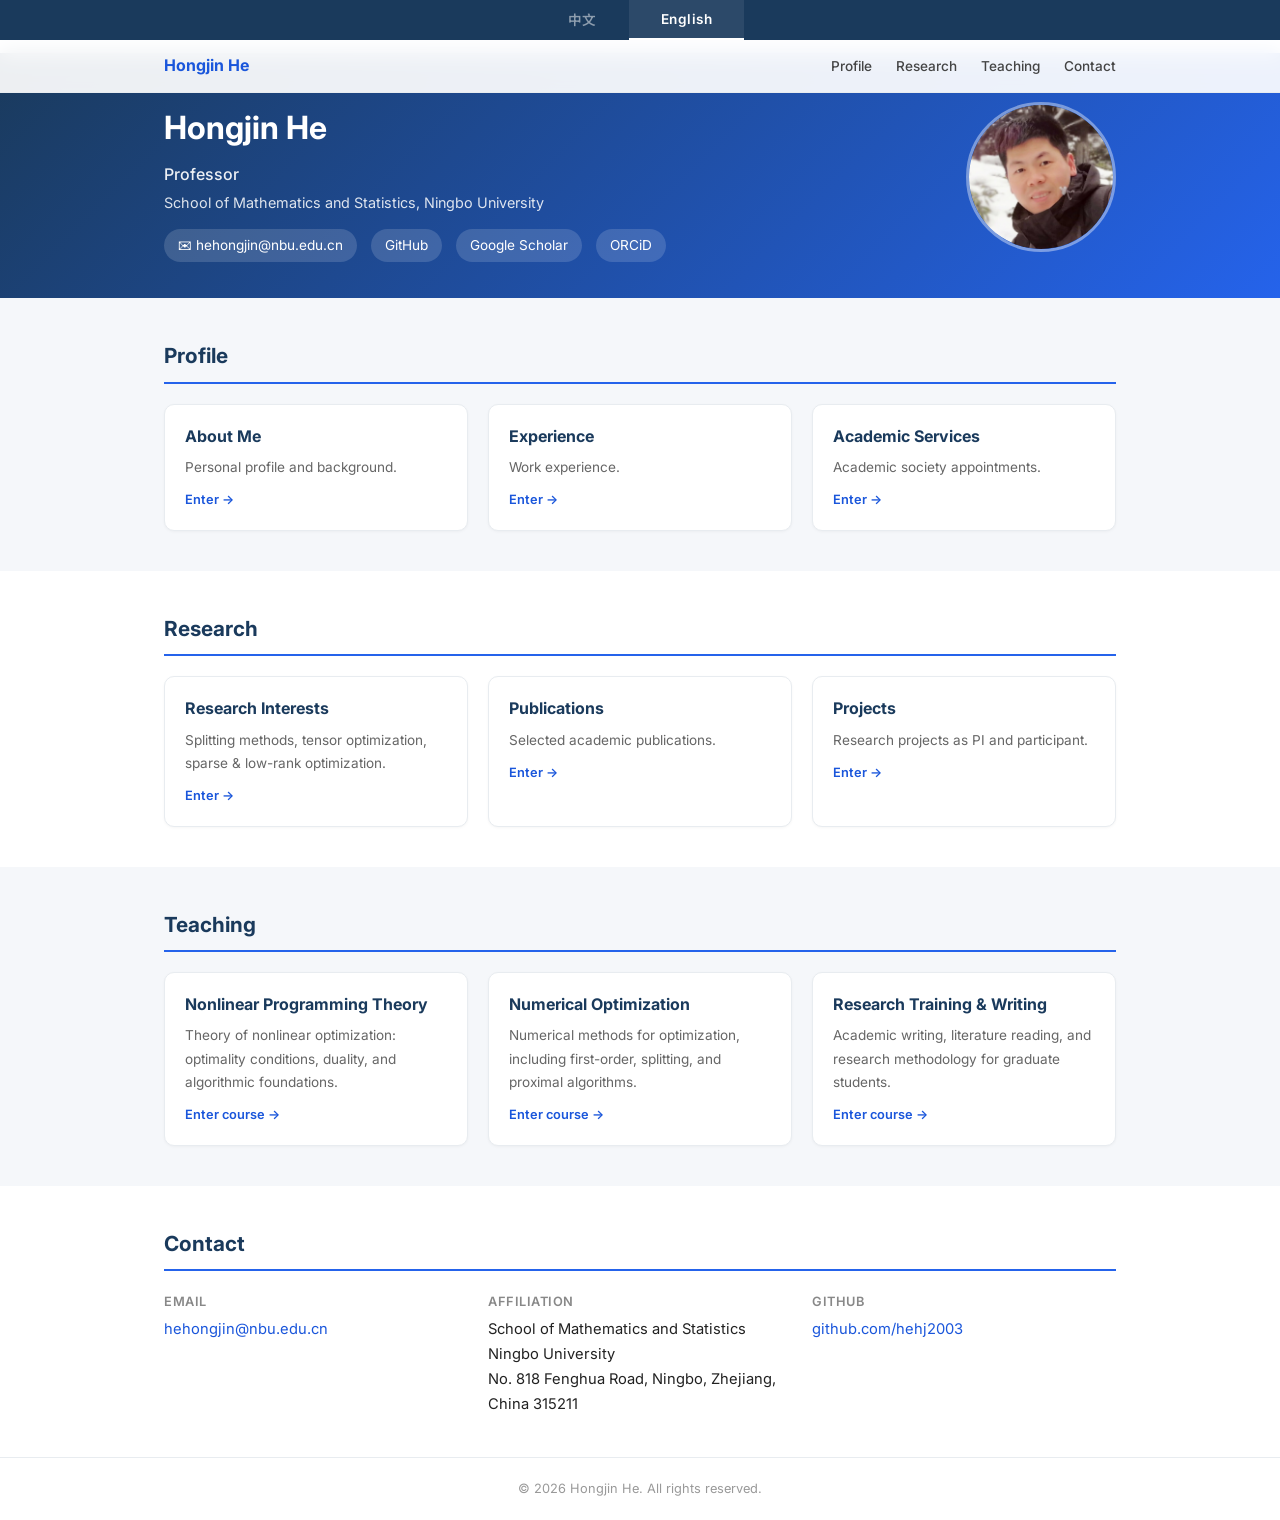
==== commit ae2e0cd4: "Add academic services card and page" ====
--- a/index.html
+++ b/index.html
@@ -309,6 +309,11 @@
                 <p class="tc-desc">Work experience.</p>
                 <span class="tc-enter">Enter &rarr;</span>
             </a>
+            <a class="teaching-card" href="academic-services.html">
+                <h4>Academic Services</h4>
+                <p class="tc-desc">Academic society appointments.</p>
+                <span class="tc-enter">Enter &rarr;</span>
+            </a>
         </div>
     </div>
 </section>
@@ -401,8 +406,8 @@
         <ul>
             <li><a href="#cn-profile">基本情况</a></li>
             <li><a href="#cn-research-portal">科研</a></li>
+            <li><a href="#cn-teaching">教学</a></li>
             <li><a href="#cn-students">学生培养</a></li>
-            <li><a href="#cn-teaching">教学</a></li>
             <li><a href="#cn-contact">联系方式</a></li>
         </ul>
     </div>
@@ -443,6 +448,11 @@
                 <p class="tc-desc">工作经历。</p>
                 <span class="tc-enter">进入 &rarr;</span>
             </a>
+            <a class="teaching-card" href="academic-services.html">
+                <h4>学术兼职</h4>
+                <p class="tc-desc">学术组织兼职情况。</p>
+                <span class="tc-enter">进入 &rarr;</span>
+            </a>
         </div>
     </div>
 </section>
@@ -472,26 +482,6 @@
 </section>
 
 
-
-<!-- CN 学生培养 -->
-<section id="cn-students">
-    <div class="container">
-        <h2 class="section-title">学生培养</h2>
-
-        <div class="teaching-grid">
-            <a class="teaching-card" href="students-current.html">
-                <h4>在读学生</h4>
-                <p class="tc-desc">博士生、硕士生、本科生。</p>
-                <span class="tc-enter">进入 &rarr;</span>
-            </a>
-            <a class="teaching-card" href="students-graduated.html">
-                <h4>已毕业学生</h4>
-                <p class="tc-desc">博士生、硕士生、本科生。</p>
-                <span class="tc-enter">进入 &rarr;</span>
-            </a>
-        </div>
-    </div>
-</section>
 
 <!-- CN 教学 -->
 <section id="cn-teaching">
@@ -512,6 +502,26 @@
                 <h4>科研训练与写作</h4>
                 <p class="tc-desc">面向研究生的学术写作、文献阅读与科研方法训练。</p>
                 <span class="tc-enter">进入课程 →</span>
+            </a>
+        </div>
+    </div>
+</section>
+
+<!-- CN 学生培养 -->
+<section id="cn-students">
+    <div class="container">
+        <h2 class="section-title">学生培养</h2>
+
+        <div class="teaching-grid">
+            <a class="teaching-card" href="students-current.html">
+                <h4>在读学生</h4>
+                <p class="tc-desc">博士生、硕士生、本科生。</p>
+                <span class="tc-enter">进入 &rarr;</span>
+            </a>
+            <a class="teaching-card" href="students-graduated.html">
+                <h4>已毕业学生</h4>
+                <p class="tc-desc">博士生、硕士生、本科生。</p>
+                <span class="tc-enter">进入 &rarr;</span>
             </a>
         </div>
     </div>
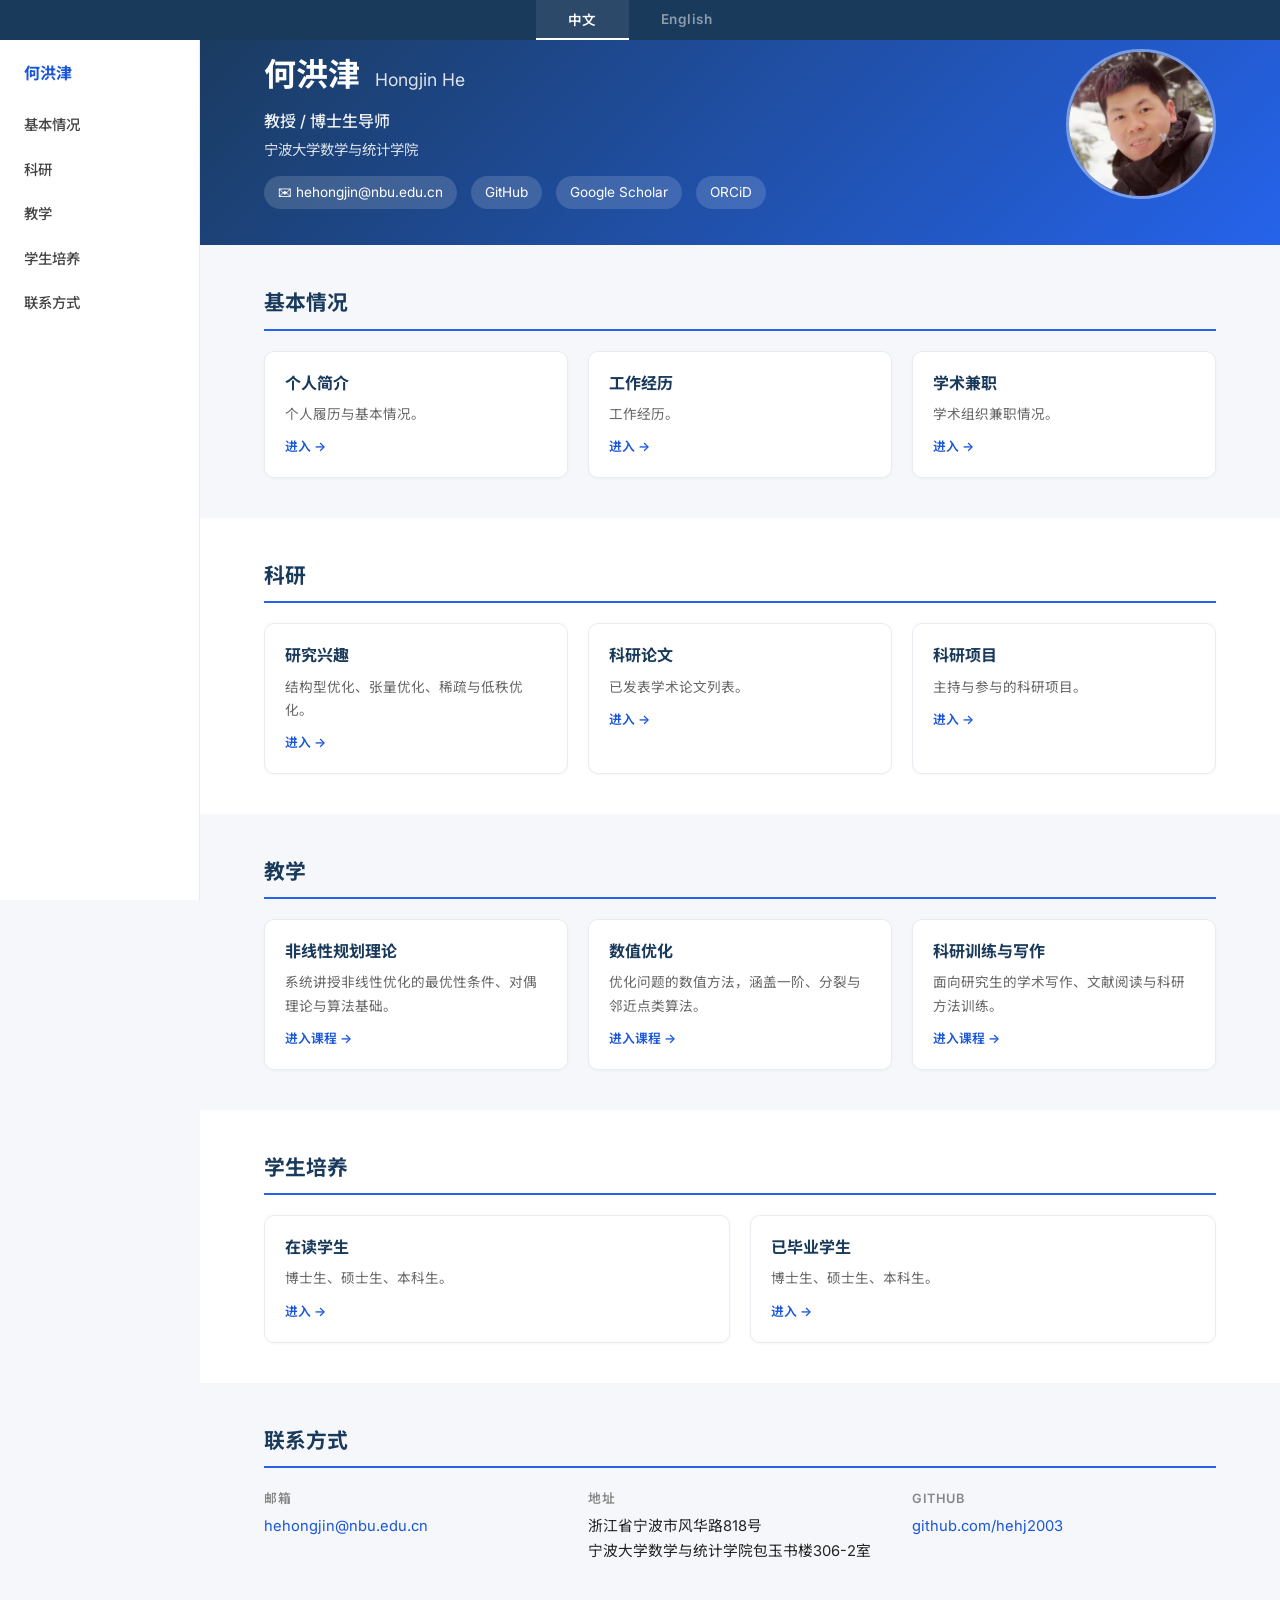
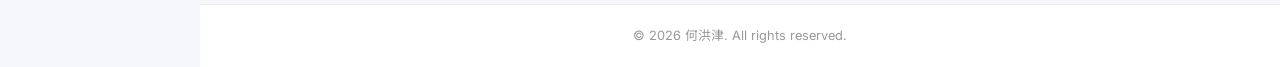
==== commit b443c4b6: "Default Chinese, sidebar nav, add Hao Jiajun destination" ====
--- a/index.html
+++ b/index.html
@@ -38,7 +38,7 @@
         .lang-bar button:hover { color: rgba(255,255,255,0.85); }
         .lang-bar button.active { color: #fff; border-bottom-color: #fff; background: rgba(255,255,255,0.08); }
 
-        .lang-en, .lang-zh { display: none; }
+        .lang-en, .lang-zh { display: none; margin-left: 200px; }
         body.lang-active-en .lang-en { display: block; }
         body.lang-active-en .lang-en.flex { display: flex; }
         body.lang-active-zh .lang-zh { display: block; }
@@ -46,23 +46,24 @@
 
         /* ---- Nav ---- */
         nav {
-            position: sticky; top: 40px; z-index: 100;
-            background: rgba(255,255,255,0.92);
-            backdrop-filter: blur(10px);
-            -webkit-backdrop-filter: blur(10px);
-            border-bottom: 1px solid #e8ecf0;
+            position: fixed; top: 40px; left: 0; bottom: 0;
+            width: 200px; z-index: 100;
+            background: #fff;
+            border-right: 1px solid #e8ecf0;
+            overflow-y: auto;
         }
         nav .container {
-            display: flex; justify-content: space-between; align-items: center;
-            height: 52px;
-        }
-        nav .logo { font-weight: 700; font-size: 1rem; color: #1a56db; }
-        nav ul { list-style: none; display: flex; gap: 24px; }
+            display: flex; flex-direction: column; align-items: stretch;
+            height: auto; padding: 20px 0;
+        }
+        nav .logo { font-weight: 700; font-size: 1rem; color: #1a56db; padding: 0 24px; margin-bottom: 16px; }
+        nav ul { list-style: none; display: flex; flex-direction: column; gap: 0; }
         nav ul li a {
-            font-size: 0.85rem; font-weight: 500; color: #444;
-            padding: 4px 0; transition: color 0.2s;
-        }
-        nav ul li a:hover { color: #1a56db; text-decoration: none; }
+            display: block;
+            font-size: 0.9rem; font-weight: 500; color: #444;
+            padding: 10px 24px; transition: color 0.2s, background 0.2s;
+        }
+        nav ul li a:hover { color: #1a56db; background: #f5f7fa; text-decoration: none; }
         .nav-toggle { display: none; background: none; border: none; font-size: 1.4rem; cursor: pointer; color: #444; }
 
         /* ---- Hero ---- */
@@ -217,6 +218,15 @@
 
         /* ---- Responsive ---- */
         @media (max-width: 700px) {
+            nav {
+                position: sticky; top: 40px; left: auto; bottom: auto; width: auto;
+                background: rgba(255,255,255,0.92);
+                backdrop-filter: blur(10px); -webkit-backdrop-filter: blur(10px);
+                border-right: none; border-bottom: 1px solid #e8ecf0; overflow-y: visible;
+            }
+            nav .container { flex-direction: row; justify-content: space-between; align-items: center; height: 52px; padding: 0; }
+            nav .logo { margin-bottom: 0; padding: 0; }
+            .lang-en, .lang-zh { margin-left: 0; }
             nav ul { display: none; flex-direction: column; background: #fff; position: absolute; top: 52px; left: 0; right: 0; padding: 12px 24px; border-bottom: 1px solid #e8ecf0; gap: 0; }
             nav ul.open { display: flex; }
             nav ul li a { display: block; padding: 10px 0; border-bottom: 1px solid #f0f2f5; }
@@ -253,8 +263,8 @@
         btn.classList.toggle('active', btn.dataset.lang === lang);
     });
 }
-// Default: English
-switchLang('en');
+// Default: Chinese
+switchLang('zh');
 </script>
 
 <!-- ======== English Content ======== -->
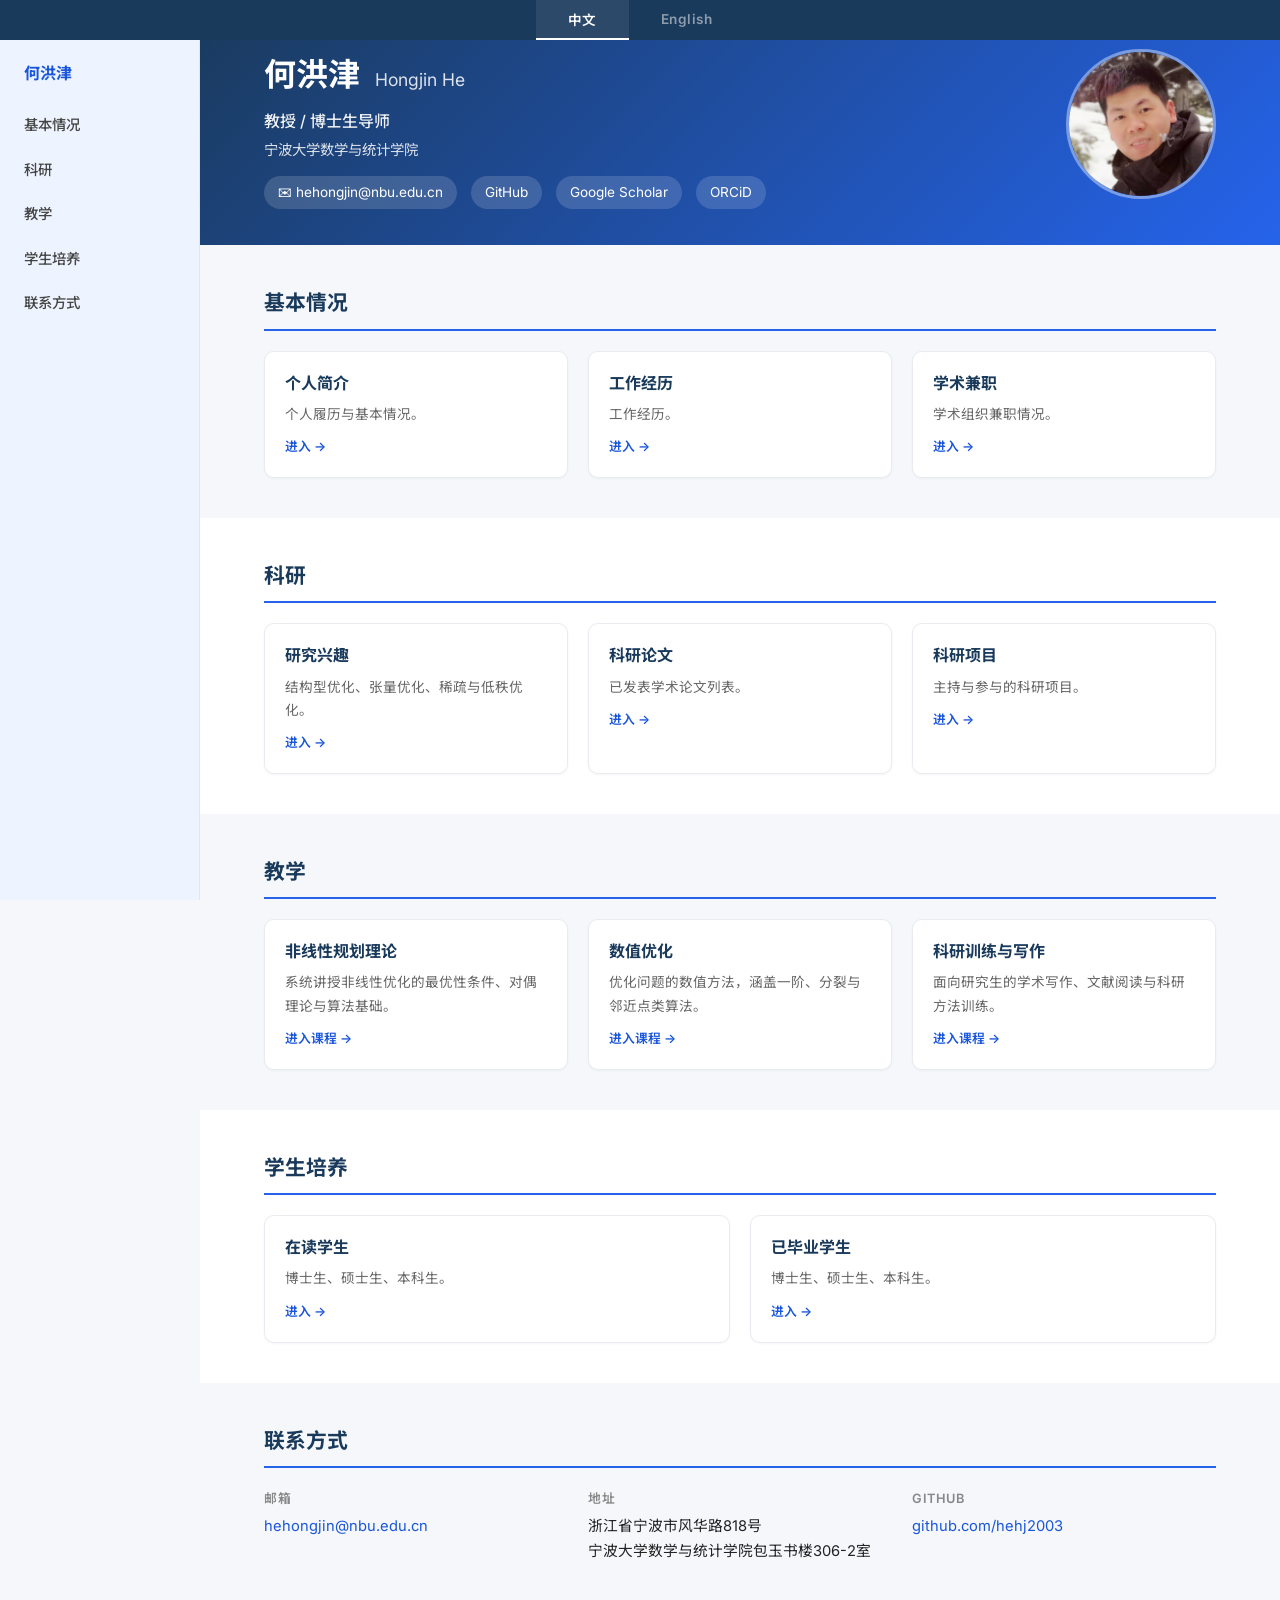
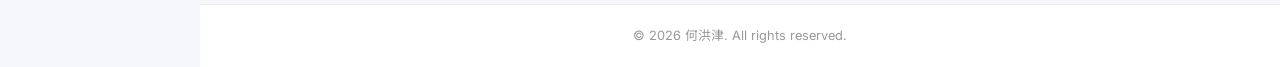
==== commit 8305c16a: "Light-blue sidebar, destination newline, update representative publications" ====
--- a/index.html
+++ b/index.html
@@ -48,8 +48,8 @@
         nav {
             position: fixed; top: 40px; left: 0; bottom: 0;
             width: 200px; z-index: 100;
-            background: #fff;
-            border-right: 1px solid #e8ecf0;
+            background: #eef4ff;
+            border-right: 1px solid #dbe6fb;
             overflow-y: auto;
         }
         nav .container {
@@ -63,7 +63,7 @@
             font-size: 0.9rem; font-weight: 500; color: #444;
             padding: 10px 24px; transition: color 0.2s, background 0.2s;
         }
-        nav ul li a:hover { color: #1a56db; background: #f5f7fa; text-decoration: none; }
+        nav ul li a:hover { color: #1a56db; background: #dbe6fb; text-decoration: none; }
         .nav-toggle { display: none; background: none; border: none; font-size: 1.4rem; cursor: pointer; color: #444; }
 
         /* ---- Hero ---- */
